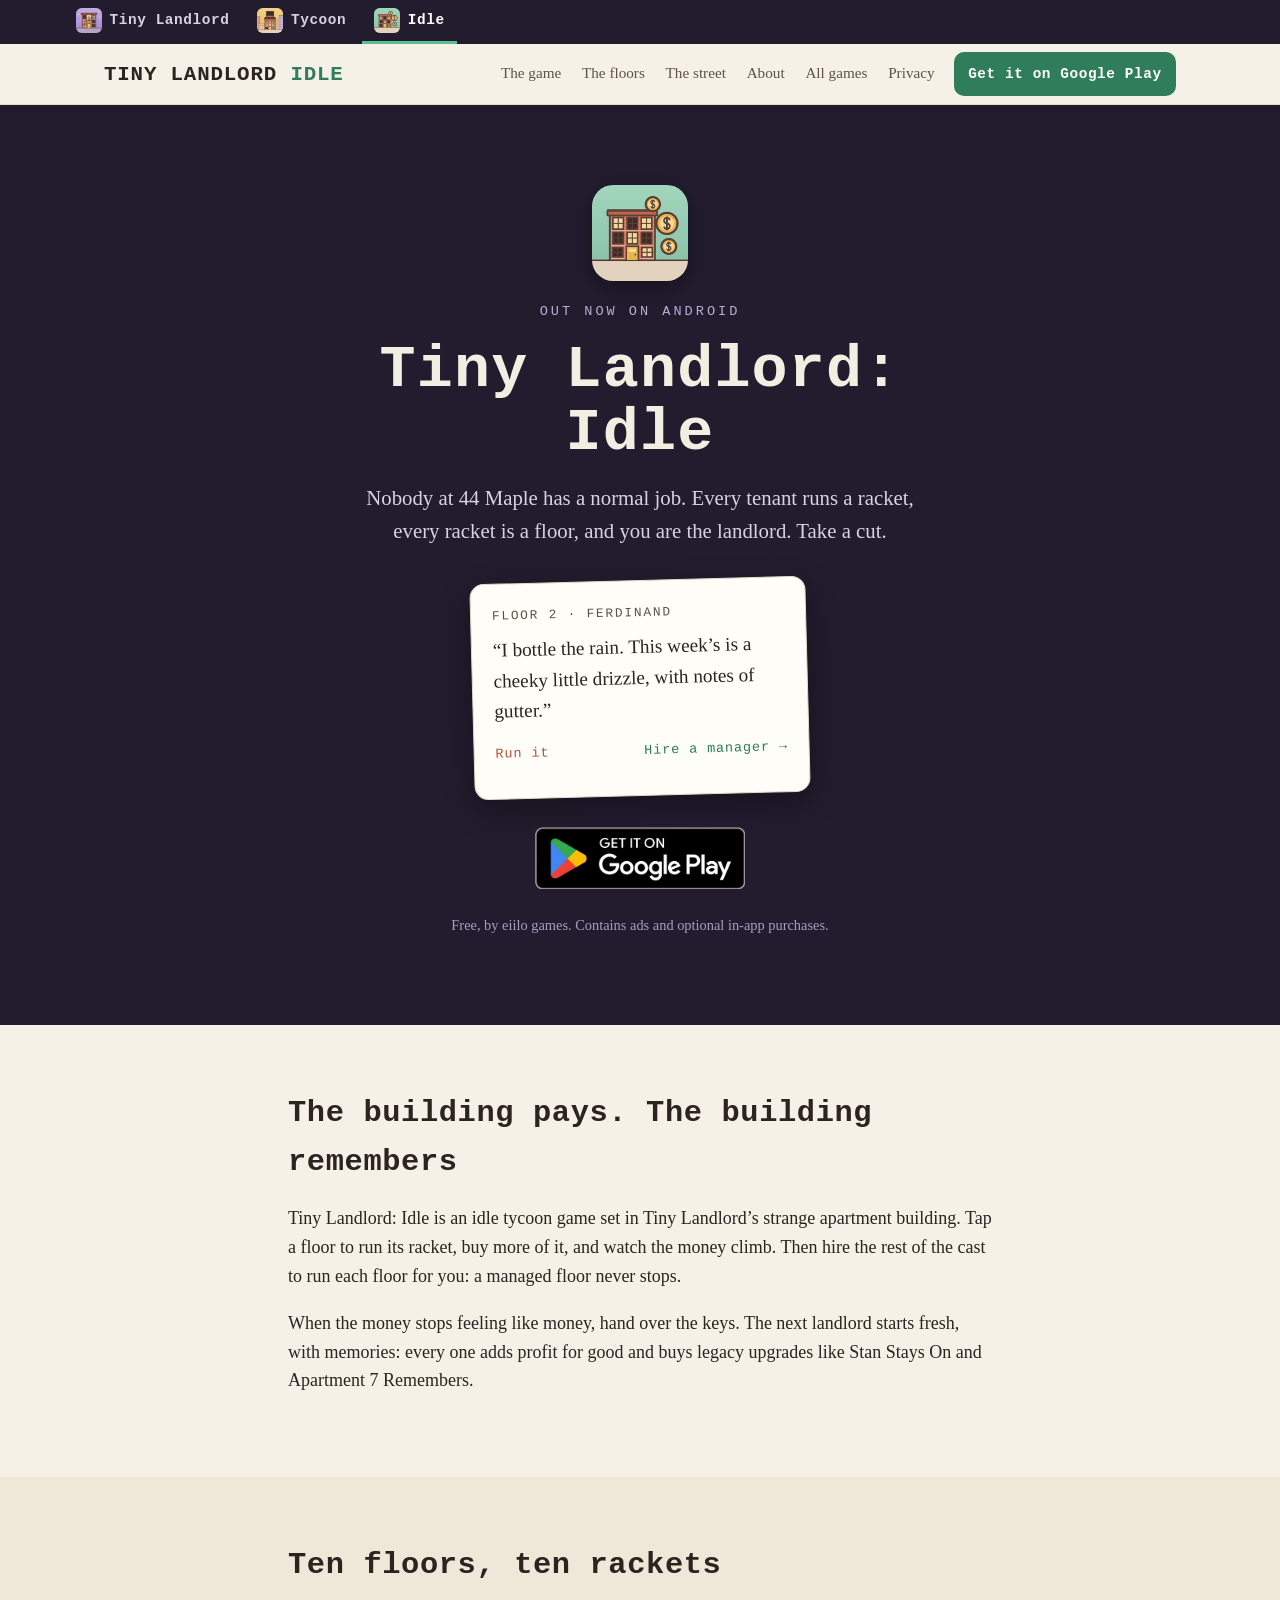
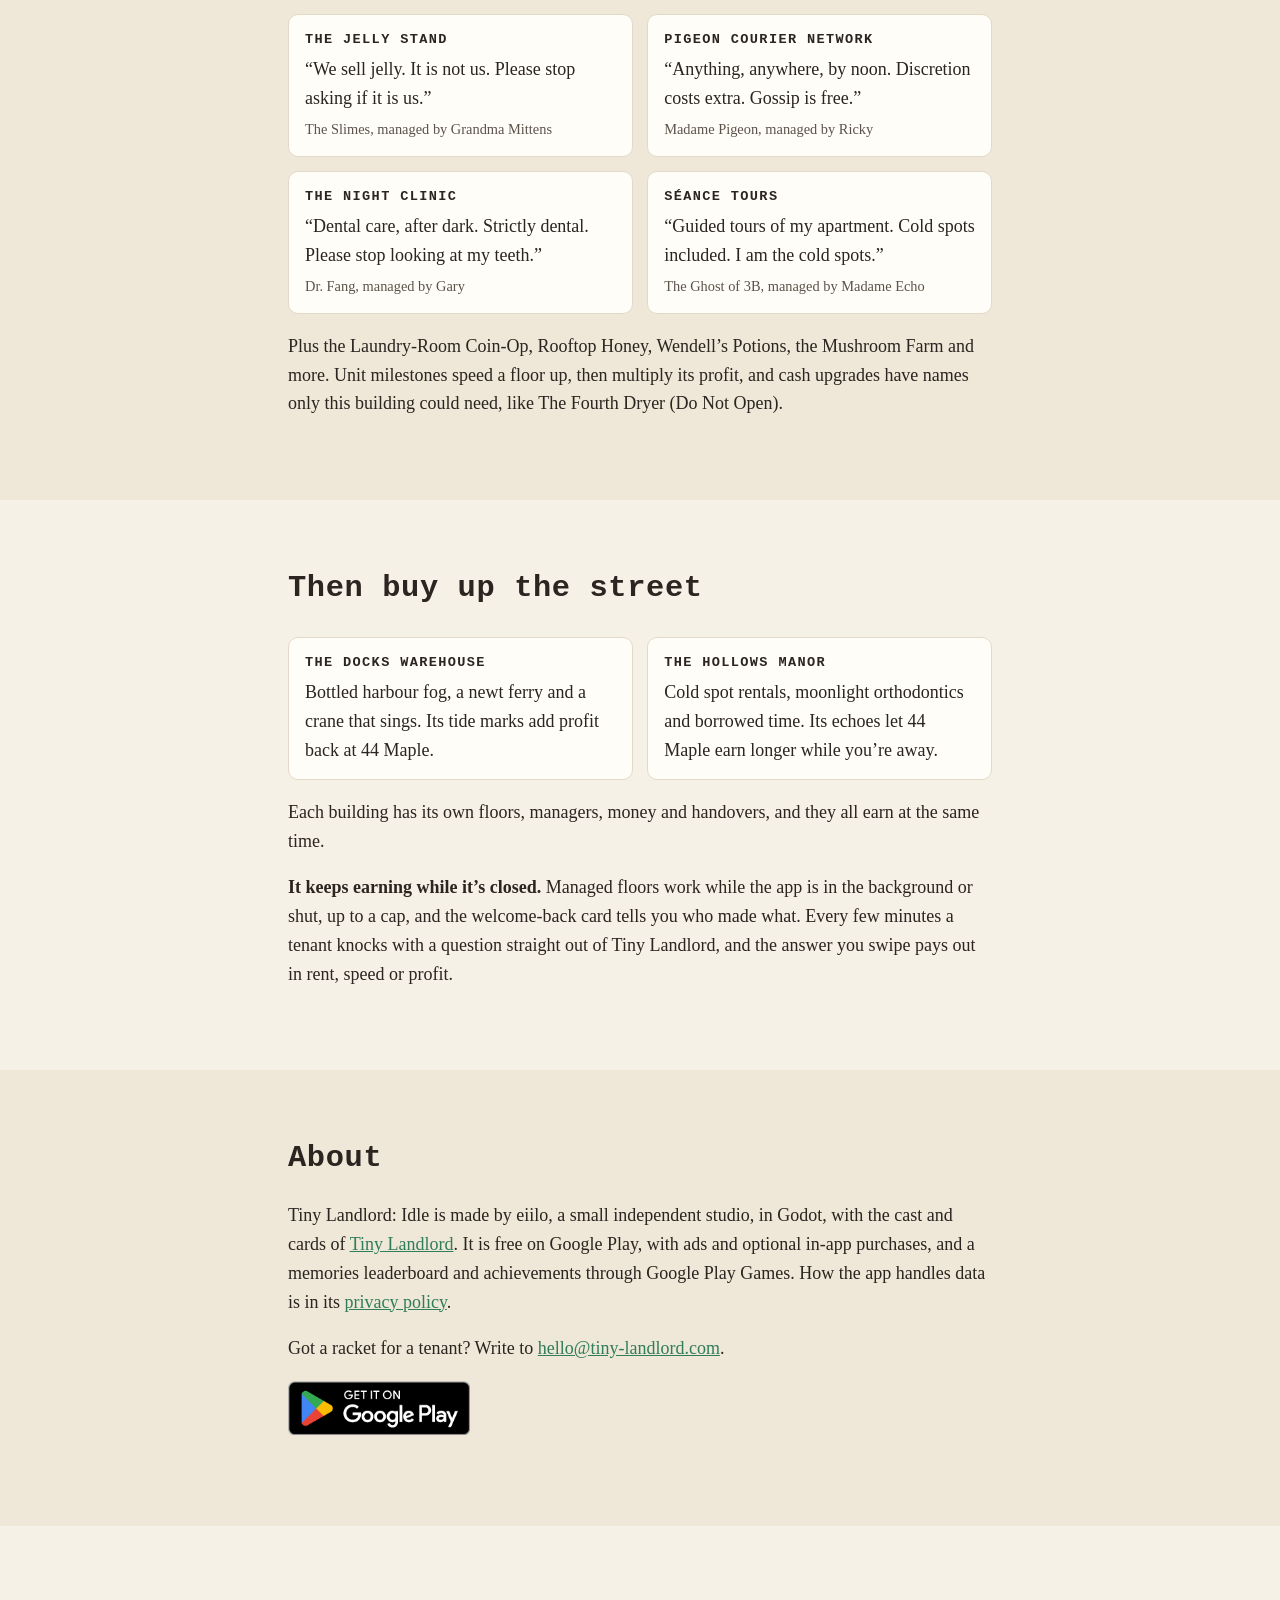
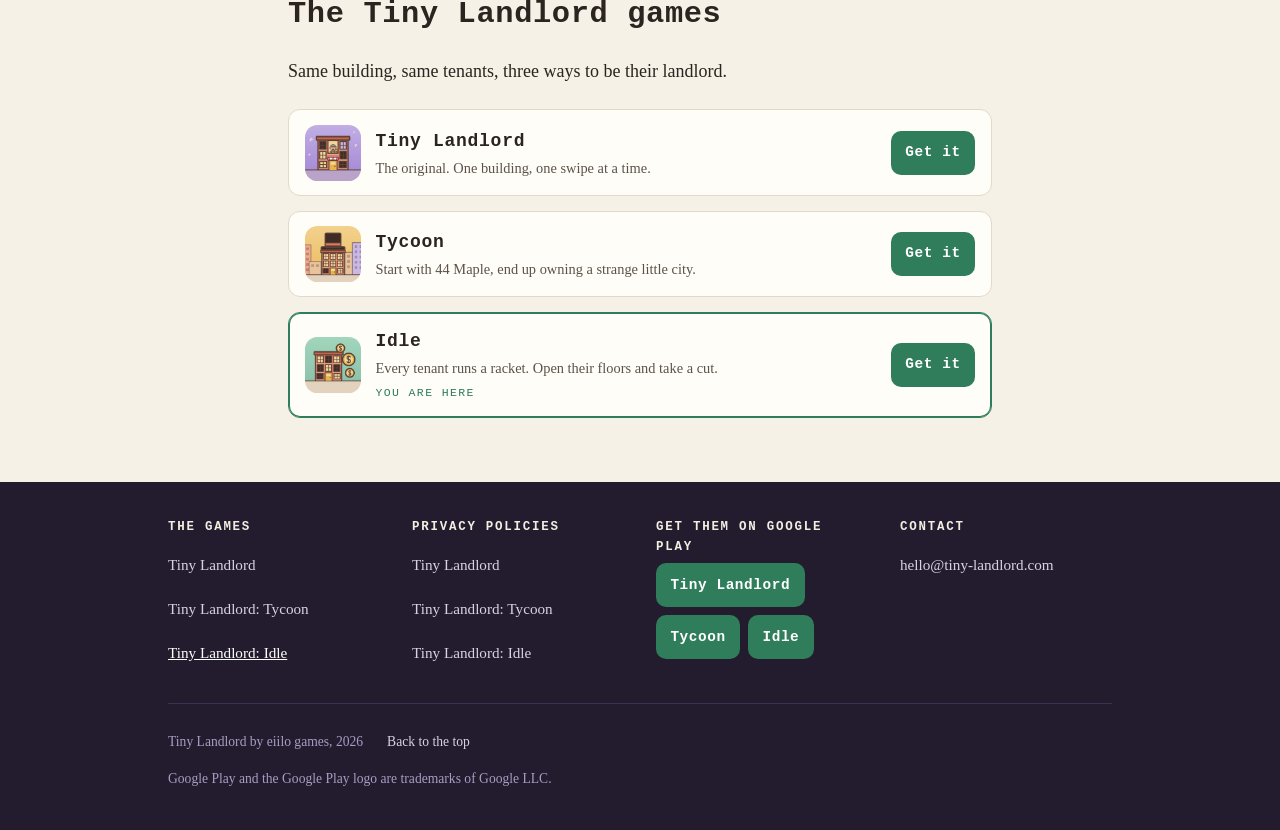
==== idle/index.html @ bfaaeeac "feat: init v1" ====
<!doctype html>
<html lang="en">
<head>
<meta charset="utf-8">
<meta name="viewport" content="width=device-width, initial-scale=1">
<title>Tiny Landlord: Idle: an idle tycoon game in a weird apartment building, for Android</title>
<meta name="description" content="Every tenant at 44 Maple runs a racket. Open their floors, hire managers, buy up the street, and let the building earn while you're away. By eiilo games, free on Google Play.">
<link rel="canonical" href="https://tiny-landlord.com/idle/">
<meta name="theme-color" content="#221c2e">
<link rel="icon" type="image/png" sizes="32x32" href="/img/idle-icon-32.png">
<link rel="apple-touch-icon" href="/img/idle-icon-180.png">
<meta property="og:title" content="Tiny Landlord: Idle">
<meta property="og:description" content="Every tenant runs a racket. Open floors, hire managers. The building remembers. Free on Android.">
<meta property="og:type" content="website">
<meta property="og:url" content="https://tiny-landlord.com/idle/">
<meta property="og:site_name" content="Tiny Landlord">
<!-- TODO: create img/social-idle.png (1200x630 PNG; see README.md) -->
<meta property="og:image" content="https://tiny-landlord.com/img/social-idle.png">
<meta property="og:image:width" content="1200">
<meta property="og:image:height" content="630">
<meta property="og:image:alt" content="Tiny Landlord: Idle: 44 Maple, one racket per floor.">
<meta name="twitter:card" content="summary_large_image">
<meta name="twitter:title" content="Tiny Landlord: Idle">
<meta name="twitter:description" content="Every tenant runs a racket. Open floors, hire managers. The building remembers. Free on Android.">
<meta name="twitter:image" content="https://tiny-landlord.com/img/social-idle.png">
<script type="application/ld+json">
{
	"@context": "https://schema.org",
	"@graph": [
		{
			"@type": "WebPage",
			"@id": "https://tiny-landlord.com/idle/#page",
			"url": "https://tiny-landlord.com/idle/",
			"name": "Tiny Landlord: Idle",
			"isPartOf": { "@id": "https://tiny-landlord.com/#website" },
			"about": { "@id": "https://tiny-landlord.com/idle/#game" }
		},
		{
			"@type": ["VideoGame", "MobileApplication"],
			"@id": "https://tiny-landlord.com/idle/#game",
			"name": "Tiny Landlord: Idle",
			"url": "https://tiny-landlord.com/idle/",
			"description": "An idle tycoon game set in Tiny Landlord's apartment building, 44 Maple. Every tenant runs a racket on their own floor: open the floors, hire the cast as managers, hand over the keys for memories, open more buildings down the street, and keep earning while the app is closed.",
			"genre": ["Simulation", "Idle"],
			"gamePlatform": "Android",
			"operatingSystem": "Android",
			"applicationCategory": "GameApplication",
			"image": "https://tiny-landlord.com/img/idle-icon-512.png",
			"installUrl": "https://play.google.com/store/apps/details?id=com.eiilo.games.tinylandlord.idle",
			"offers": { "@type": "Offer", "price": "0", "priceCurrency": "USD" },
			"isRelatedTo": { "@id": "https://tiny-landlord.com/#game" },
			"author": { "@id": "https://tiny-landlord.com/#eiilo" },
			"publisher": { "@id": "https://tiny-landlord.com/#eiilo" }
		}
	]
}
</script>
<link rel="stylesheet" href="/style.css">
<script src="/nav.js" defer></script>
</head>
<body>
<a class="skip" href="#main">Skip to content</a>

<nav class="games" id="top" aria-label="The Tiny Landlord games">
	<ul>
		<li><a href="/"><img src="/img/classic-icon-180.png" alt="" width="26" height="26">Tiny Landlord</a></li>
		<li><a href="/tycoon/"><img src="/img/tycoon-icon-180.png" alt="" width="26" height="26">Tycoon</a></li>
		<li><a href="/idle/" aria-current="page"><img src="/img/idle-icon-180.png" alt="" width="26" height="26">Idle</a></li>
	</ul>
</nav>

<header class="top">
	<div class="inner">
		<a class="brand" href="/idle/">TINY LANDLORD <span class="door">IDLE</span></a>
		<nav class="sections" aria-label="On this page">
			<a href="#game">The game</a>
			<a href="#floors">The floors</a>
			<a href="#street">The street</a>
			<a href="#about">About</a>
			<a href="#games">All games</a>
			<a href="/idle/privacy/">Privacy</a>
		</nav>
		<a class="get" href="https://play.google.com/store/apps/details?id=com.eiilo.games.tinylandlord.idle"><span class="long">Get it on Google Play</span><span class="short">Install</span></a>
	</div>
</header>

<main id="main">
<section class="hero" id="top-of-page">
	<div class="inner">
		<img class="icon" src="/img/idle-icon-180.png" alt="" width="96" height="96">
		<p class="kicker">Out now on Android</p>
		<h1>Tiny Landlord: Idle</h1>
		<p class="lede">Nobody at 44 Maple has a normal job. Every tenant runs a racket, every racket is a floor, and you are the landlord. Take a cut.</p>
		<div class="card" role="img" aria-label="A sample floor: Ferdinand's Rain-Barrel Vintages on the second floor, waiting for a manager.">
			<p class="from">Floor 2 &middot; Ferdinand</p>
			<p class="ask">&ldquo;I bottle the rain. This week&rsquo;s is a cheeky little drizzle, with notes of gutter.&rdquo;</p>
			<p class="swipes"><span class="no">Run it</span> <span class="yes">Hire a manager &rarr;</span></p>
		</div>
		<p class="cta"><a class="play-badge" href="https://play.google.com/store/apps/details?id=com.eiilo.games.tinylandlord.idle"><img src="/img/google-play.png" alt="Get Tiny Landlord: Idle on Google Play" width="270" height="80"></a></p>
		<p class="fine">Free, by eiilo games. Contains ads and optional in-app purchases.</p>
	</div>
</section>

<section class="section" id="game">
	<div class="inner">
		<h2>The building pays. The building remembers</h2>
		<p>Tiny Landlord: Idle is an idle tycoon game set in Tiny Landlord&rsquo;s strange apartment building. Tap a floor to run its racket, buy more of it, and watch the money climb. Then hire the rest of the cast to run each floor for you: a managed floor never stops.</p>
		<p>When the money stops feeling like money, hand over the keys. The next landlord starts fresh, with memories: every one adds profit for good and buys legacy upgrades like Stan Stays On and Apartment 7 Remembers.</p>
	</div>
</section>

<section class="section alt" id="floors">
	<div class="inner">
		<h2>Ten floors, ten rackets</h2>
		<ul class="stats">
			<li><b>The Jelly Stand</b>&ldquo;We sell jelly. It is not us. Please stop asking if it is us.&rdquo;<span class="who">The Slimes, managed by Grandma Mittens</span></li>
			<li><b>Pigeon Courier Network</b>&ldquo;Anything, anywhere, by noon. Discretion costs extra. Gossip is free.&rdquo;<span class="who">Madame Pigeon, managed by Ricky</span></li>
			<li><b>The Night Clinic</b>&ldquo;Dental care, after dark. Strictly dental. Please stop looking at my teeth.&rdquo;<span class="who">Dr. Fang, managed by Gary</span></li>
			<li><b>S&eacute;ance Tours</b>&ldquo;Guided tours of my apartment. Cold spots included. I am the cold spots.&rdquo;<span class="who">The Ghost of 3B, managed by Madame Echo</span></li>
		</ul>
		<p>Plus the Laundry-Room Coin-Op, Rooftop Honey, Wendell&rsquo;s Potions, the Mushroom Farm and more. Unit milestones speed a floor up, then multiply its profit, and cash upgrades have names only this building could need, like The Fourth Dryer (Do Not Open).</p>
	</div>
</section>

<section class="section" id="street">
	<div class="inner">
		<h2>Then buy up the street</h2>
		<ul class="stats">
			<li><b>The Docks Warehouse</b>Bottled harbour fog, a newt ferry and a crane that sings. Its tide marks add profit back at 44 Maple.</li>
			<li><b>The Hollows Manor</b>Cold spot rentals, moonlight orthodontics and borrowed time. Its echoes let 44 Maple earn longer while you&rsquo;re away.</li>
		</ul>
		<p>Each building has its own floors, managers, money and handovers, and they all earn at the same time.</p>
		<p><b>It keeps earning while it&rsquo;s closed.</b> Managed floors work while the app is in the background or shut, up to a cap, and the welcome-back card tells you who made what. Every few minutes a tenant knocks with a question straight out of Tiny Landlord, and the answer you swipe pays out in rent, speed or profit.</p>
	</div>
</section>

<section class="section alt" id="about">
	<div class="inner">
		<h2>About</h2>
		<p>Tiny Landlord: Idle is made by eiilo, a small independent studio, in Godot, with the cast and cards of <a href="/">Tiny Landlord</a>. It is free on Google Play, with ads and optional in-app purchases, and a memories leaderboard and achievements through Google Play Games. How the app handles data is in its <a href="/idle/privacy/">privacy policy</a>.</p>
		<p>Got a racket for a tenant? Write to <a href="mailto:hello@tiny-landlord.com">hello@tiny-landlord.com</a>.</p>
		<p><a class="play-badge" href="https://play.google.com/store/apps/details?id=com.eiilo.games.tinylandlord.idle"><img src="/img/google-play.png" alt="Get Tiny Landlord: Idle on Google Play" width="270" height="80" loading="lazy"></a></p>
	</div>
</section>

<section class="section" id="games">
	<div class="inner">
		<h2>The Tiny Landlord games</h2>
		<p>Same building, same tenants, three ways to be their landlord.</p>
		<ul class="family">
			<li><a class="fam" href="/"><img src="/img/classic-icon-180.png" alt="" width="56" height="56"><span><b>Tiny Landlord</b><small>The original. One building, one swipe at a time.</small></span></a><a class="get" href="https://play.google.com/store/apps/details?id=com.eiilo.games.tinylandlord" aria-label="Get Tiny Landlord on Google Play">Get it</a></li>
			<li><a class="fam" href="/tycoon/"><img src="/img/tycoon-icon-180.png" alt="" width="56" height="56"><span><b>Tycoon</b><small>Start with 44 Maple, end up owning a strange little city.</small></span></a><a class="get" href="https://play.google.com/store/apps/details?id=com.eiilo.games.tinylandlord.tycoon" aria-label="Get Tiny Landlord: Tycoon on Google Play">Get it</a></li>
			<li><a class="fam" href="/idle/" aria-current="page"><img src="/img/idle-icon-180.png" alt="" width="56" height="56"><span><b>Idle</b><small>Every tenant runs a racket. Open their floors and take a cut.</small><span class="here">You are here</span></span></a><a class="get" href="https://play.google.com/store/apps/details?id=com.eiilo.games.tinylandlord.idle" aria-label="Get Tiny Landlord: Idle on Google Play">Get it</a></li>
		</ul>
	</div>
</section>
</main>

<footer>
	<div class="inner">
		<div class="foot">
			<div>
				<p class="foot-h">The games</p>
				<ul>
					<li><a href="/">Tiny Landlord</a></li>
					<li><a href="/tycoon/">Tiny Landlord: Tycoon</a></li>
					<li><a href="/idle/" aria-current="page">Tiny Landlord: Idle</a></li>
				</ul>
			</div>
			<div>
				<p class="foot-h">Privacy policies</p>
				<ul>
					<li><a href="/privacy/">Tiny Landlord</a></li>
					<li><a href="/tycoon/privacy/">Tiny Landlord: Tycoon</a></li>
					<li><a href="/idle/privacy/">Tiny Landlord: Idle</a></li>
				</ul>
			</div>
			<div>
				<p class="foot-h">Get them on Google Play</p>
				<ul class="foot-get">
					<li><a class="get" href="https://play.google.com/store/apps/details?id=com.eiilo.games.tinylandlord" aria-label="Get Tiny Landlord on Google Play">Tiny Landlord</a></li>
					<li><a class="get" href="https://play.google.com/store/apps/details?id=com.eiilo.games.tinylandlord.tycoon" aria-label="Get Tiny Landlord: Tycoon on Google Play">Tycoon</a></li>
					<li><a class="get" href="https://play.google.com/store/apps/details?id=com.eiilo.games.tinylandlord.idle" aria-label="Get Tiny Landlord: Idle on Google Play">Idle</a></li>
				</ul>
			</div>
			<div>
				<p class="foot-h">Contact</p>
				<a href="mailto:hello@tiny-landlord.com">hello@tiny-landlord.com</a>
			</div>
		</div>
		<p class="legal"><span>Tiny Landlord by eiilo games, 2026</span> <a href="#top">Back to the top</a> <span class="tm">Google Play and the Google Play logo are trademarks of Google LLC.</span></p>
	</div>
</footer>
</body>
</html>
---- style.css ----
/* Tiny Landlord — one stylesheet for every page.
   Mobile first (playbook §11): no horizontal scroll at 320 px, clamp()
   font sizes, wrapping allowed everywhere, tap targets >= 44 px. */

:root {
	--paper: #f6f1e7;
	--ink: #2b2420;
	--ink-soft: #5c524a;
	--card: #fffdf7;
	--line: #e3d9c8;
	--accent: #2f7d5a;
	--accent-ink: #ffffff;
	--no: #b4543e;
	--night: #221c2e;
	--night-ink: #f3eee2;
	--live: #5cc192;           /* the accent, bright enough for the night bar */
}

* { box-sizing: border-box; }

html { -webkit-text-size-adjust: 100%; }

body {
	margin: 0;
	background: var(--paper);
	color: var(--ink);
	font: 400 clamp(1rem, 0.95rem + 0.4vw, 1.125rem)/1.6 Georgia, "Times New Roman", serif;
	overflow-wrap: anywhere;
}

.skip {
	position: absolute;
	left: -200vw;
	top: 0;
	background: var(--ink);
	color: var(--paper);
	padding: 0.75rem 1rem;
}
.skip:focus { left: 0; z-index: 10; }

a { color: var(--accent); }

/* Anchors land below the sticky header (nav.js measures it; 6.5rem without JS). */
html { scroll-padding-top: calc(var(--header-h, 6.5rem) + 0.5rem); }
@media (prefers-reduced-motion: no-preference) {
	html { scroll-behavior: smooth; }
}

/* The games bar: the three games on every page, the current one marked */
.games {
	background: var(--night);
	color: var(--night-ink);
	padding: 0 clamp(0.5rem, 3vw, 2.5rem);
	font-family: "Courier New", Courier, monospace;
}
.games ul {
	list-style: none;
	margin: 0 auto;
	padding: 0;
	max-width: 72rem;
	display: flex;
	gap: 0.25rem;
}
.games li { flex: 1 1 0; min-width: 0; }
@media (min-width: 40rem) {
	.games li { flex: 0 1 auto; }
}
.games a {
	display: flex;
	align-items: center;
	justify-content: center;
	gap: 0.5rem;
	min-height: 44px;
	padding: 0.4rem 0.75rem;
	color: #d8d2e6;
	text-decoration: none;
	font-size: 0.9rem;
	font-weight: 700;
	letter-spacing: 0.04em;
	border-bottom: 3px solid transparent;
	line-height: 1.15;
	text-align: center;
}
.games a:hover { color: #fff; background: rgba(255, 255, 255, 0.06); }
.games a[aria-current] { color: #fff; border-bottom-color: var(--live); }
.games img { flex: none; width: 1.6rem; height: 1.6rem; border-radius: 22%; }
/* Phones: icon over the name. */
@media (max-width: 30rem) {
	.games a { flex-direction: column; gap: 0.2rem; font-size: 0.78rem; padding: 0.45rem 0.25rem; }
}

/* The page header: sticks to the top, with the page's sections */
.top {
	position: sticky;
	top: 0;
	z-index: 5;
	background: var(--paper);
	border-bottom: 1px solid var(--line);
	box-shadow: 0 2px 10px rgba(43, 36, 32, 0.06);
}
.top .inner {
	max-width: 72rem;
	margin: 0 auto;
	padding: 0.25rem clamp(1rem, 4vw, 2.5rem);
	display: grid;
	grid-template-columns: minmax(0, 1fr) auto;
	grid-template-areas: "brand get" "nav nav";
	align-items: center;
	column-gap: 1rem;
}
/* One row once brand, every section link and the Play button fit. */
@media (min-width: 76rem) {
	.top .inner { grid-template-columns: auto minmax(0, 1fr) auto; grid-template-areas: "brand nav get"; }
}
.top .brand { grid-area: brand; }
.top .sections { grid-area: nav; }
.top .get { grid-area: get; }
.brand {
	font-family: "Courier New", Courier, monospace;
	font-weight: 700;
	font-size: clamp(1.05rem, 3.8vw, 1.3rem);
	letter-spacing: 0.04em;
	color: var(--ink);
	text-decoration: none;
	display: inline-block;
	padding: 0.6rem 0;         /* >= 44px tap target */
}
.brand .door { color: var(--accent); }
.sections {
	display: flex;
	gap: 0.15rem 0.9rem;
	min-width: 0;
	/* Phones: one row that scrolls sideways, faded at the right edge. */
	overflow-x: auto;
	scrollbar-width: none;
	white-space: nowrap;
	-webkit-mask-image: linear-gradient(to right, #000 calc(100% - 1.5rem), transparent);
	mask-image: linear-gradient(to right, #000 calc(100% - 1.5rem), transparent);
	padding-right: 1.5rem;
	margin-right: calc(-1 * clamp(1rem, 4vw, 2.5rem));   /* scroll to the screen's edge */
}
.sections::-webkit-scrollbar { display: none; }
@media (min-width: 76rem) {
	.sections { justify-content: flex-end; -webkit-mask-image: none; mask-image: none; padding-right: 0; margin-right: 0; }
}
.sections a {
	flex: none;
	font-size: 0.95rem;
	color: var(--ink-soft);
	text-decoration: none;
	padding: 0.6rem 0.2rem;    /* ~44px tap target */
	border-bottom: 2px solid transparent;
}
.sections a:hover { color: var(--ink); }
.sections a[aria-current] { color: var(--ink); border-bottom-color: var(--accent); }

/* The header's small Google Play button (released games) */
.get {
	display: inline-flex;
	align-items: center;
	min-height: 44px;
	padding: 0.45rem 0.9rem;
	border-radius: 10px;
	background: var(--accent);
	color: var(--accent-ink);
	font-family: "Courier New", Courier, monospace;
	font-weight: 700;
	font-size: 0.9rem;
	letter-spacing: 0.04em;
	text-decoration: none;
	white-space: nowrap;
}
.get:hover { filter: brightness(1.08); }
.get .long { display: none; }
@media (min-width: 30rem) {
	.get .long { display: inline; }
	.get .short { display: none; }
}

/* Hero */
.hero {
	background: var(--night);
	color: var(--night-ink);
	padding: clamp(2.5rem, 8vw, 5rem) clamp(1rem, 4vw, 2.5rem) clamp(3rem, 9vw, 5.5rem);
	text-align: center;
}
.hero .inner { max-width: 44rem; margin: 0 auto; }
.kicker {
	font-family: "Courier New", Courier, monospace;
	text-transform: uppercase;
	letter-spacing: 0.22em;
	font-size: clamp(0.72rem, 2.6vw, 0.85rem);
	color: #b8aed6;
	margin: 0 0 1rem;
}
h1 {
	font-family: "Courier New", Courier, monospace;
	font-weight: 700;
	font-size: clamp(2rem, 9vw, 3.75rem);
	line-height: 1.05;
	letter-spacing: 0.02em;
	margin: 0 0 1rem;
}
.lede {
	font-size: clamp(1.05rem, 3.4vw, 1.3rem);
	color: #d8d2e6;
	margin: 0 auto 2rem;
	max-width: 36rem;
}

/* The sample card */
.card {
	background: var(--card);
	color: var(--ink);
	border: 1px solid var(--line);
	border-radius: 14px;
	box-shadow: 0 10px 30px rgba(0, 0, 0, 0.35);
	max-width: min(21rem, 100%);
	margin: 0 auto 2rem;
	padding: 1.4rem 1.3rem 1.2rem;
	text-align: left;
	transform: rotate(-1.5deg);
}
.card .from {
	font-family: "Courier New", Courier, monospace;
	font-size: 0.8rem;
	text-transform: uppercase;
	letter-spacing: 0.14em;
	color: var(--ink-soft);
	margin: 0 0 0.5rem;
}
.card .ask { font-size: clamp(1.05rem, 3.6vw, 1.2rem); margin: 0 0 1rem; }
.card .swipes {
	display: flex;
	justify-content: space-between;
	gap: 0.75rem;
	font-family: "Courier New", Courier, monospace;
	font-size: 0.85rem;
	letter-spacing: 0.06em;
}
/* A brass flat number pinned to a card's corner, like the one on the door */
.card { position: relative; }
.card .flat {
	position: absolute;
	top: -0.9rem;
	right: 1.1rem;
	font-family: "Courier New", Courier, monospace;
	font-weight: 700;
	font-size: 1.05rem;
	letter-spacing: 0.08em;
	line-height: 1;
	color: #3b2a12;
	background: linear-gradient(160deg, #f1d58a, #c99a3e);
	border: 1px solid #8a6424;
	border-radius: 6px;
	padding: 0.4rem 0.6rem;
	box-shadow: 0 3px 8px rgba(0, 0, 0, 0.35), inset 0 1px 0 rgba(255, 255, 255, 0.5);
	transform: rotate(3deg);
}
.card .swipes .no { color: var(--no); }
.card .swipes .yes { color: var(--accent); }

.hero .fine { color: #a79dc4; font-size: 0.9rem; margin: 1rem 0 0; }

/* Buttons */
.btn {
	display: inline-block;
	background: var(--accent);
	color: var(--accent-ink);
	font-family: "Courier New", Courier, monospace;
	font-weight: 700;
	letter-spacing: 0.05em;
	text-decoration: none;
	border: 0;
	border-radius: 10px;
	padding: 0.9rem 1.5rem;
	min-height: 44px;
	font-size: clamp(0.95rem, 3.8vw, 1.05rem);
}
.btn:hover { filter: brightness(1.08); }
.btn.ghost {
	background: transparent;
	color: var(--night-ink);
	border: 1px solid #564a78;
}

/* Sections */
.section { padding: clamp(2.25rem, 7vw, 4rem) clamp(1rem, 4vw, 2.5rem); }
.section .inner { max-width: 44rem; margin: 0 auto; }
.section.alt { background: #efe7d7; }
h2 {
	font-family: "Courier New", Courier, monospace;
	font-size: clamp(1.4rem, 5vw, 1.9rem);
	letter-spacing: 0.02em;
	margin: 0 0 1rem;
}

.stats {
	list-style: none;
	margin: 1.5rem 0 0;
	padding: 0;
	display: grid;
	grid-template-columns: repeat(auto-fit, minmax(min(16rem, 100%), 1fr));
	gap: 0.9rem;
}
.stats li {
	background: var(--card);
	border: 1px solid var(--line);
	border-radius: 10px;
	padding: 0.9rem 1rem;
	min-width: 0;
}
.stats b {
	display: block;
	font-family: "Courier New", Courier, monospace;
	text-transform: uppercase;
	letter-spacing: 0.1em;
	font-size: 0.85rem;
	margin-bottom: 0.25rem;
}

/* Footer: the same map of the site on every page */
footer { background: var(--night); color: #b8aed6; font-size: 0.95rem; }
footer .inner {
	max-width: 64rem;
	margin: 0 auto;
	padding: 2.25rem clamp(1rem, 4vw, 2.5rem) 2.5rem;
}
.foot {
	display: grid;
	grid-template-columns: repeat(auto-fit, minmax(min(13rem, 100%), 1fr));
	gap: 1.5rem 2rem;
}
.foot-h {
	font-family: "Courier New", Courier, monospace;
	font-weight: 700;
	text-transform: uppercase;
	letter-spacing: 0.14em;
	font-size: 0.78rem;
	color: var(--night-ink);
	margin: 0 0 0.35rem;
}
.foot ul { list-style: none; margin: 0; padding: 0; }
footer a {
	color: #d8d2e6;
	display: inline-flex;
	align-items: center;
	min-height: 44px;     /* tap target */
	text-decoration: none;
}
footer a:hover, footer a[aria-current] { color: #fff; text-decoration: underline; }
.foot-get { display: flex; flex-wrap: wrap; gap: 0.5rem; }
footer .get { color: var(--accent-ink); padding: 0.45rem 0.9rem; }
footer .get:hover { text-decoration: none; }
.legal {
	display: flex;
	flex-wrap: wrap;
	gap: 0.25rem 1.5rem;
	align-items: baseline;
	margin: 1.75rem 0 0;
	padding-top: 1rem;
	border-top: 1px solid #3b3150;
	font-size: 0.85rem;
	color: #a79dc4;
}
.legal .tm { flex-basis: 100%; }

/* Document pages (privacy, 404) */
.doc { max-width: 44rem; margin: 0 auto; padding: clamp(1.5rem, 5vw, 3rem) clamp(1rem, 4vw, 2.5rem) 3rem; }
.doc h1 { color: var(--ink); font-size: clamp(1.7rem, 7vw, 2.5rem); }
.doc .lede { color: var(--ink); max-width: none; margin: 0 0 1.5rem; }   /* the hero's light lede is unreadable on paper */
.doc .date {
	font-family: "Courier New", Courier, monospace;
	font-size: 0.85rem;
	text-transform: uppercase;
	letter-spacing: 0.12em;
	color: var(--ink-soft);
}
.doc .todo { background: #fdeec9; border: 1px solid #e8cf8d; border-radius: 8px; padding: 0.6rem 0.9rem; }
/* Policy versions (tools/policy.mjs): the notice on an old version, and
   the "Changes and past versions" table. */
.archived {
	background: #fdeec9;
	border: 1px solid #e8cf8d;
	border-radius: 10px;
	padding: 0.9rem 1.1rem;
	margin: 1rem 0 1.5rem;
}
.archived strong { display: block; }
.tablewrap { overflow-x: auto; margin: 0 0 1rem; }
.doc table { border-collapse: collapse; width: 100%; font-size: 0.95rem; }
/* Words wrap normally in the table: the body's overflow-wrap: anywhere
   squeezed a column to a letter per line at 320 px (playbook §11). */
.doc th, .doc td { text-align: left; vertical-align: top; padding: 0.6rem 0.75rem; border-bottom: 1px solid var(--line); overflow-wrap: normal; }
.doc th { color: var(--ink-soft); font-family: "Courier New", Courier, monospace; font-size: 0.85rem; letter-spacing: 0.06em; text-transform: uppercase; }
.doc td:first-child { width: 40%; }
.doc tr[data-current] td { background: var(--card); }

.summary, .toc {
	background: var(--card);
	border: 1px solid var(--line);
	border-radius: 12px;
	padding: 1.1rem 1.3rem;
	margin: 1.5rem 0;
}
.summary h2, .toc h2 { font-size: 1.1rem; margin-top: 0; }
.toc ol { margin: 0; padding-left: 1.2rem; }
code {
	font-family: "Courier New", Courier, monospace;
	background: #ece4d2;
	padding: 0.1em 0.3em;
	border-radius: 4px;
	font-size: 0.92em;
}
.center { text-align: center; }

/* The game's icon above the hero kicker */
.hero .icon {
	display: block;
	width: clamp(4.5rem, 18vw, 6rem);
	height: auto;
	aspect-ratio: 1;
	margin: 0 auto 1.25rem;
	border-radius: 22%;
	box-shadow: 0 6px 18px rgba(0, 0, 0, 0.35);
}

/* Who runs a racket (Idle's floors) */
.stats .who { display: block; color: var(--ink-soft); font-size: 0.9rem; margin-top: 0.35rem; }

/* The Tiny Landlord games (the family list on every page) */
.family {
	list-style: none;
	margin: 1.5rem 0 0;
	padding: 0;
	display: grid;
	gap: 0.9rem;
}
/* Each game is a card: its page link, then its own download button. */
.family li {
	display: flex;
	flex-wrap: wrap;
	align-items: center;
	gap: 0.6rem 1rem;
	background: var(--card);
	border: 1px solid var(--line);
	border-radius: 12px;
	padding: 0.9rem 1rem;
	min-width: 0;
}
.family li:hover { border-color: var(--accent); }
.family li:has([aria-current="page"]) { border-color: var(--accent); box-shadow: inset 0 0 0 1px var(--accent); }
.family .fam {
	display: flex;
	align-items: center;
	gap: 0.9rem;
	flex: 1 1 15rem;
	min-width: 0;
	min-height: 44px;
	color: var(--ink);
	text-decoration: none;
}
.family .get { margin-left: auto; }
.family img {
	flex: none;
	width: 3.5rem;
	height: 3.5rem;
	border-radius: 22%;
}
.family span { min-width: 0; }
.family b {
	display: block;
	font-family: "Courier New", Courier, monospace;
	letter-spacing: 0.04em;
	margin-bottom: 0.15rem;
}
.family small { display: block; color: var(--ink-soft); font-size: 0.9rem; line-height: 1.45; }
.family .here {
	display: block;
	font-family: "Courier New", Courier, monospace;
	text-transform: uppercase;
	letter-spacing: 0.12em;
	font-size: 0.72rem;
	color: var(--accent);
	margin-top: 0.3rem;
}

/* The official Google Play badge (img/google-play.png, from mooddude.app) */
.play-badge { display: inline-block; line-height: 0; border-radius: 8px; }
.play-badge img { height: 54px; width: auto; }
.hero .play-badge img { height: 62px; }

/* Released game's hero: the pitch beside a real screenshot */
.hero.split .inner {
	max-width: 64rem;
	display: grid;
	gap: 2.5rem 3rem;
	align-items: center;
}
@media (min-width: 48rem) {
	.hero.split { text-align: left; }
	.hero.split .inner { grid-template-columns: minmax(0, 1fr) auto; }
	.hero.split .icon { margin-left: 0; }
	.hero.split .lede { margin-left: 0; }
}
.hero .cta { margin: 0; }
.hero-shot {
	justify-self: center;
	width: min(15rem, 66vw);
	margin: 0;
	transform: rotate(1.5deg);
}
.hero-shot img {
	display: block;
	width: 100%;
	height: auto;
	border-radius: 18px;
	border: 4px solid var(--card);
	box-shadow: 0 14px 36px rgba(0, 0, 0, 0.45);
}

/* Screenshots: one row that scrolls sideways, each opens the viewer */
.section .inner.wide { max-width: 64rem; }
.shots {
	display: grid;
	grid-auto-flow: column;
	grid-auto-columns: clamp(9.5rem, 30vw, 12.5rem);
	gap: 0.9rem;
	margin: 1.5rem calc(-1 * clamp(1rem, 4vw, 2.5rem)) 0;
	padding: 0.25rem clamp(1rem, 4vw, 2.5rem) 1rem;
	overflow-x: auto;
	scroll-snap-type: x mandatory;
	scroll-padding: 0 clamp(1rem, 4vw, 2.5rem);
	scrollbar-width: thin;
	scrollbar-color: var(--line) transparent;
}
.shots a {
	display: block;
	scroll-snap-align: start;
	color: var(--ink-soft);
	text-decoration: none;
	cursor: zoom-in;
	-webkit-tap-highlight-color: transparent;
}
.shots img {
	display: block;
	width: 100%;
	height: auto;
	border-radius: 12px;
	border: 1px solid var(--line);
	background: var(--card);
	transition: transform 150ms, box-shadow 150ms;
}
.shots a:hover img { transform: translateY(-3px); box-shadow: 0 8px 18px rgba(43, 36, 32, 0.18); }
.shots span { display: block; font-size: 0.85rem; line-height: 1.4; margin-top: 0.5rem; }
.hint { color: var(--ink-soft); font-size: 0.9rem; margin: 0.25rem 0 0; }

/* Screenshot viewer (lightbox.js, from mooddude.app) */
.lb-open { overflow: hidden; }
.lightbox {
	width: 100%; height: 100%; max-width: none; max-height: none;
	margin: 0; padding: 0; border: 0; background: transparent; color: #fff;
	overflow: hidden;
}
.lightbox::backdrop { background: rgba(26, 21, 36, 0.97); }
.lightbox[open] { animation: lb-in 160ms ease-out; }
@keyframes lb-in { from { opacity: 0; } }
.lb-track {
	display: flex; width: 100%; height: 100%;
	overflow-x: auto; overflow-y: hidden; scroll-snap-type: x mandatory;
	overscroll-behavior: contain; scrollbar-width: none;
}
.lb-track::-webkit-scrollbar { display: none; }
.lb-track:focus { outline: none; }
.lb-slide {
	flex: 0 0 100%; height: 100%; margin: 0; scroll-snap-align: center; scroll-snap-stop: always;
	display: flex; align-items: center; justify-content: center;
	padding: 64px 76px 72px; box-sizing: border-box;
}
.lb-slide img {
	display: block; max-width: 100%; max-height: 100%; width: auto; height: auto;
	border-radius: 14px; border: 3px solid var(--card); background: var(--card);
	box-shadow: 0 10px 40px rgba(0, 0, 0, 0.4);
}
.lb-btn {
	position: absolute; display: grid; place-items: center;
	width: 48px; height: 48px; padding: 0; border-radius: 50%;
	color: var(--ink); background: var(--card); border: 2px solid var(--ink);
	box-shadow: 0 4px 0 var(--ink); cursor: pointer;
	transition: transform 80ms, box-shadow 80ms, opacity 150ms;
}
.lb-btn:active { transform: translateY(3px); box-shadow: 0 1px 0 var(--ink); }
.lb-btn:disabled { opacity: 0.3; cursor: default; transform: none; box-shadow: 0 4px 0 var(--ink); }
.lb-btn:focus-visible { outline-color: #fff; border-radius: 50%; }
.lb-close { top: 12px; right: 12px; }
.lb-prev, .lb-next { top: 50%; margin-top: -24px; }
.lb-prev { left: 14px; }
.lb-next { right: 14px; }
.lightbox.single .lb-prev, .lightbox.single .lb-next { display: none; }
.lb-bar {
	position: absolute; left: 0; right: 0; bottom: 0; margin: 0;
	padding: 14px 72px 20px; text-align: center; font-size: 0.95rem; line-height: 1.35;
	pointer-events: none;
}
.lb-count { font: 700 0.9rem/1 "Courier New", Courier, monospace; letter-spacing: 0.04em; margin-right: 8px; color: #fff; }
.lb-caption { color: #d8d2e6; }

@media (max-width: 760px) {
	/* Phones swipe; the arrows move to the bottom corners, out of the picture. */
	.lb-slide { padding: 64px 10px 96px; }
	.lb-prev, .lb-next { top: auto; bottom: 16px; margin-top: 0; }
	.lb-bar { padding: 0 72px 22px; min-height: 48px; display: flex; flex-wrap: wrap; align-items: center; justify-content: center; }
	.lb-caption { font-size: 0.85rem; }
}
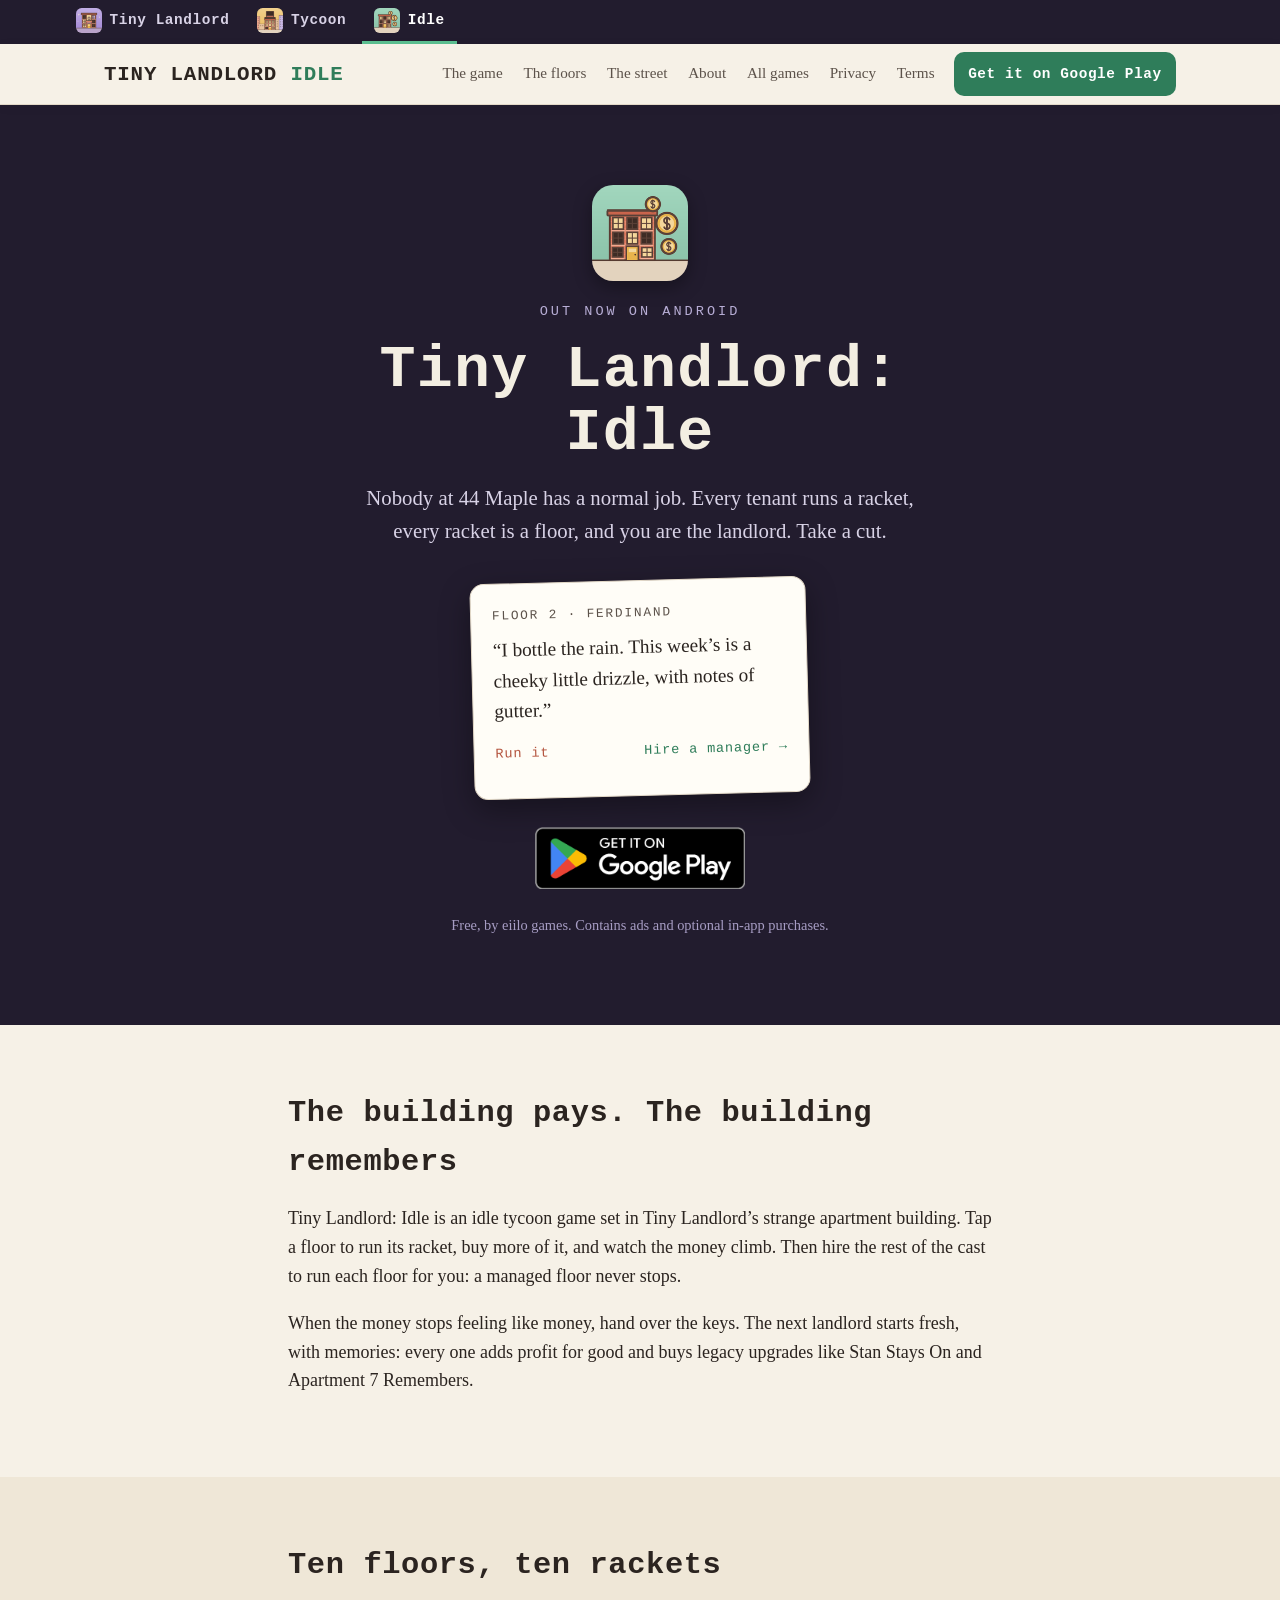
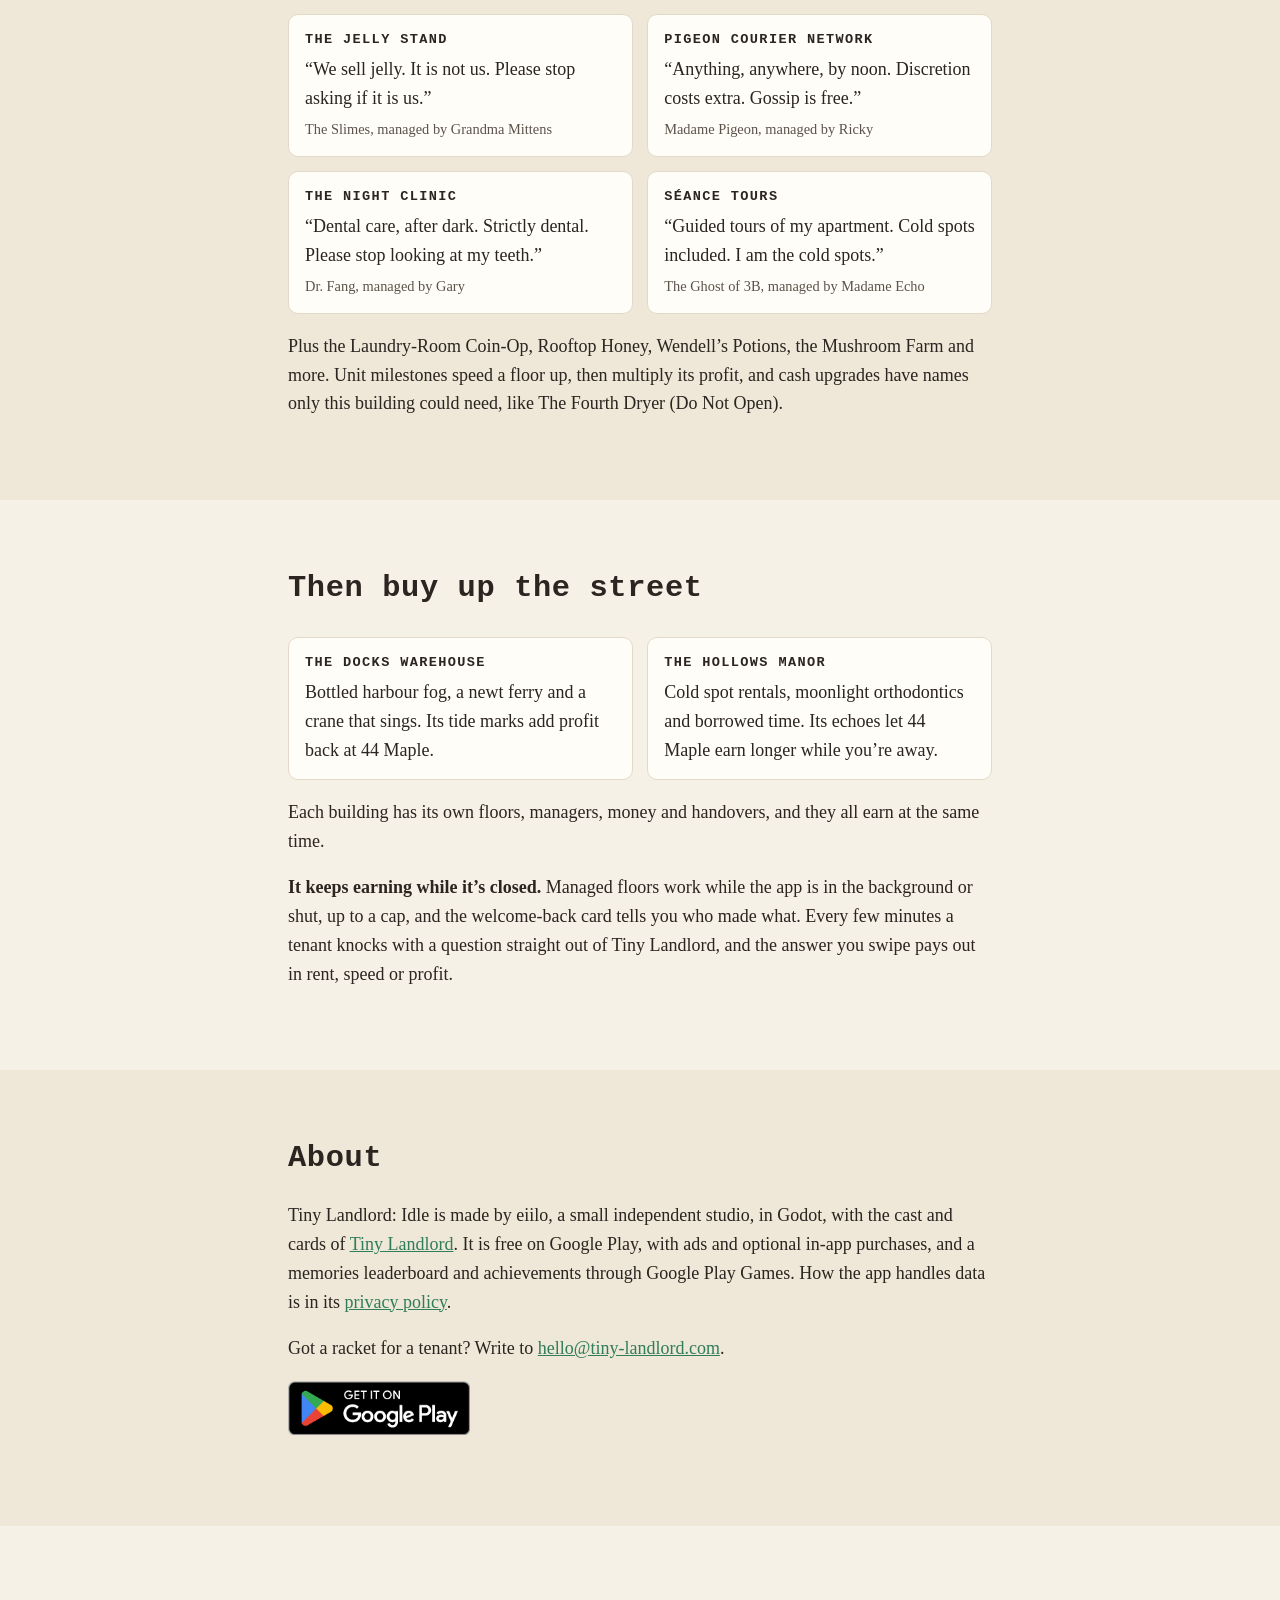
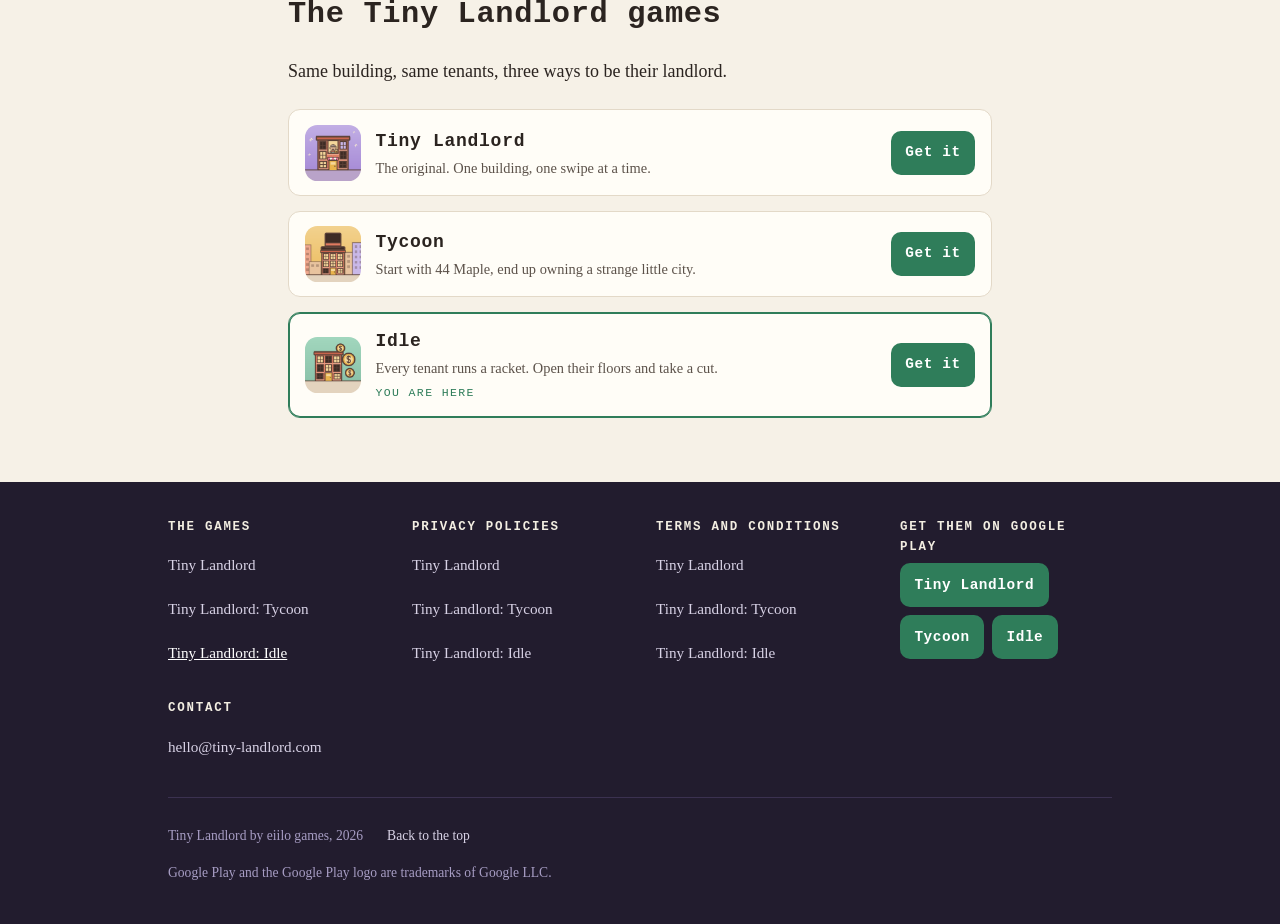
==== commit 620b716d: "feat: add terms" ====
--- a/idle/index.html
+++ b/idle/index.html
@@ -79,6 +79,7 @@
 			<a href="#about">About</a>
 			<a href="#games">All games</a>
 			<a href="/idle/privacy/">Privacy</a>
+			<a href="/idle/terms/">Terms</a>
 		</nav>
 		<a class="get" href="https://play.google.com/store/apps/details?id=com.eiilo.games.tinylandlord.idle"><span class="long">Get it on Google Play</span><span class="short">Install</span></a>
 	</div>
@@ -176,6 +177,14 @@
 				</ul>
 			</div>
 			<div>
+				<p class="foot-h">Terms and conditions</p>
+				<ul>
+					<li><a href="/terms/">Tiny Landlord</a></li>
+					<li><a href="/tycoon/terms/">Tiny Landlord: Tycoon</a></li>
+					<li><a href="/idle/terms/">Tiny Landlord: Idle</a></li>
+				</ul>
+			</div>
+			<div>
 				<p class="foot-h">Get them on Google Play</p>
 				<ul class="foot-get">
 					<li><a class="get" href="https://play.google.com/store/apps/details?id=com.eiilo.games.tinylandlord" aria-label="Get Tiny Landlord on Google Play">Tiny Landlord</a></li>
